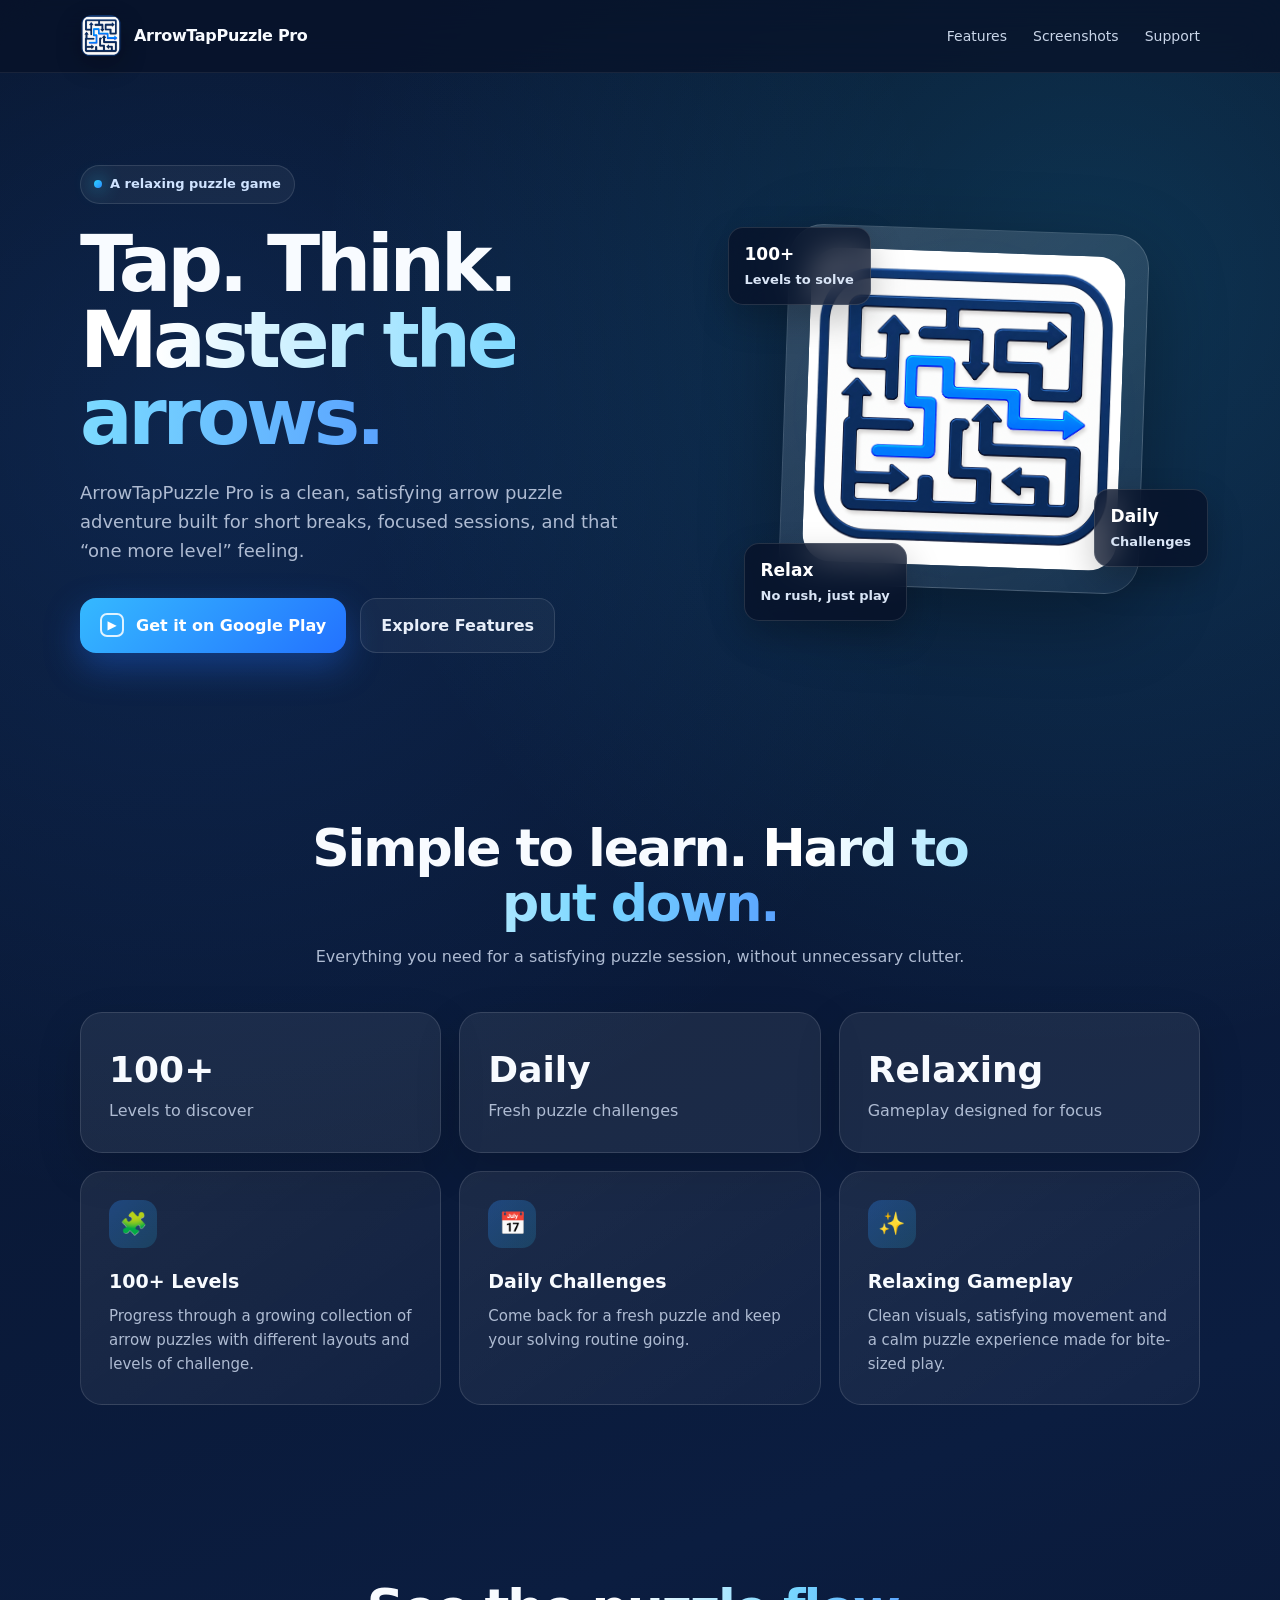
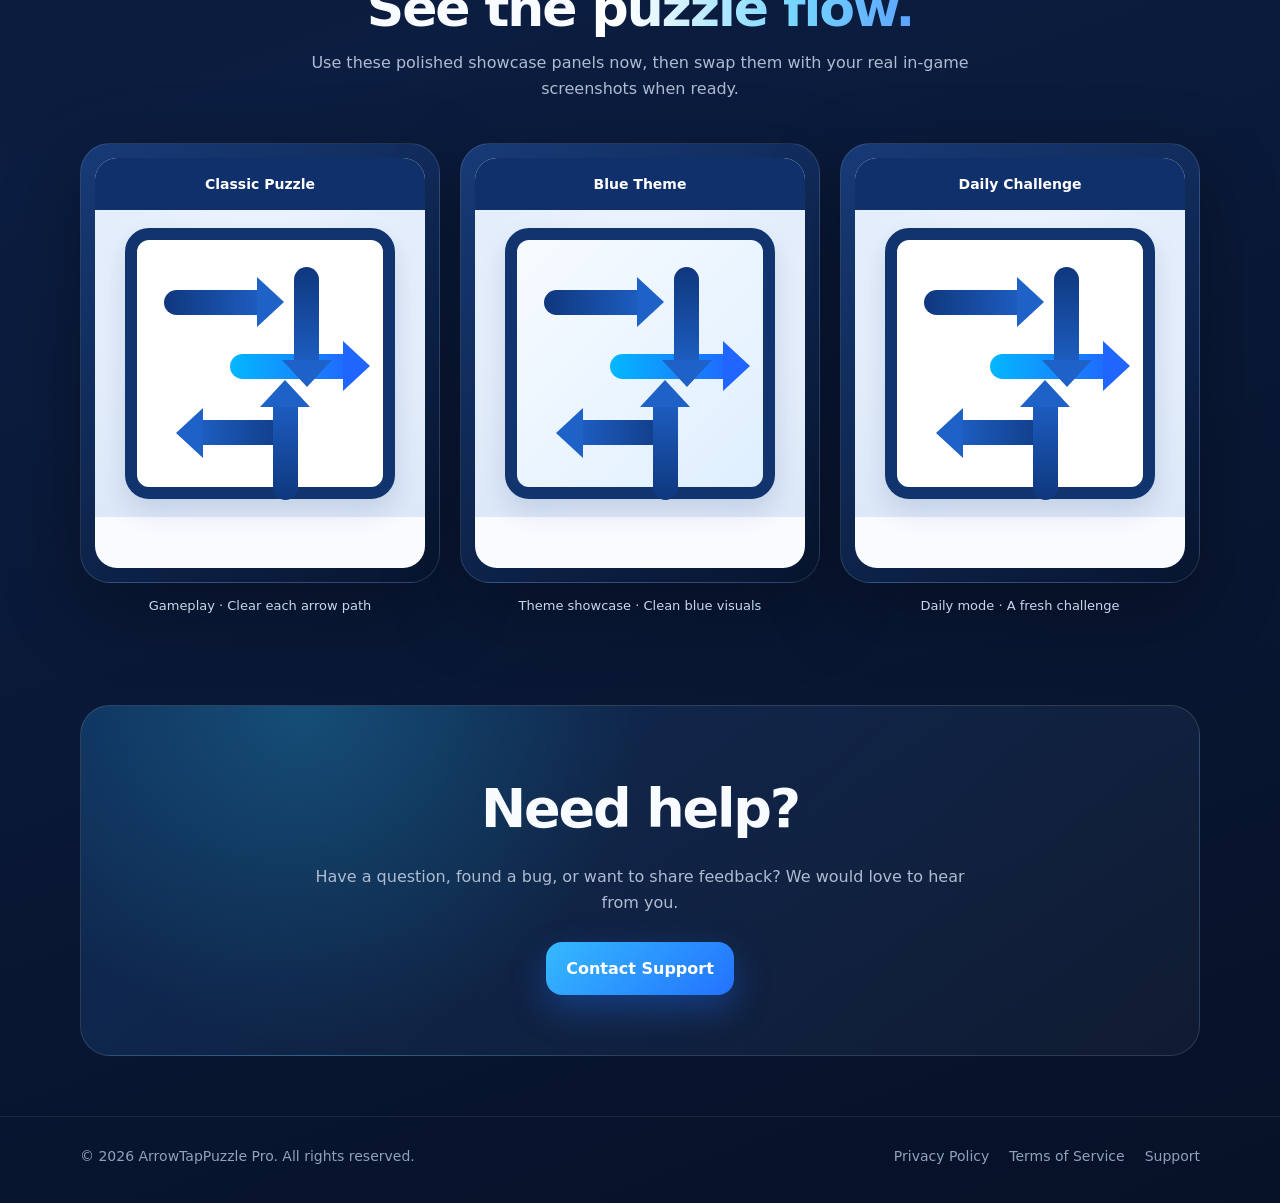
==== index.html @ c115f4ce "Add files via upload" ====
<!DOCTYPE html>
<html lang="en">
<head>
<meta charset="UTF-8">
<meta name="viewport" content="width=device-width, initial-scale=1.0">
<meta name="theme-color" content="#08142f">
<meta name="description" content="ArrowTapPuzzle Pro — a relaxing arrow puzzle game with 100+ levels, daily challenges and multiple themes.">
<title>ArrowTapPuzzle Pro — Relax, Think, Tap</title>

<style>
:root {
  --bg: #071127;
  --bg2: #0b1d40;
  --card: rgba(255,255,255,.07);
  --card-border: rgba(255,255,255,.12);
  --text: #f8fbff;
  --muted: #aebbd2;
  --blue: #2d8cff;
  --cyan: #29d3ff;
  --shadow: 0 24px 80px rgba(0,0,0,.32);
}

* { box-sizing: border-box; margin: 0; padding: 0; }
html { scroll-behavior: smooth; }
body {
  font-family: Inter, ui-sans-serif, system-ui, -apple-system, BlinkMacSystemFont, "Segoe UI", sans-serif;
  color: var(--text);
  background:
    radial-gradient(circle at 85% 10%, rgba(41,211,255,.16), transparent 28%),
    radial-gradient(circle at 15% 15%, rgba(45,140,255,.15), transparent 30%),
    linear-gradient(160deg, var(--bg), var(--bg2) 55%, #071127);
  line-height: 1.6;
  overflow-x: hidden;
}

a { color: inherit; text-decoration: none; }
.container { width: min(1120px, calc(100% - 36px)); margin: auto; }

header {
  position: sticky; top: 0; z-index: 20;
  backdrop-filter: blur(18px);
  background: rgba(7,17,39,.72);
  border-bottom: 1px solid rgba(255,255,255,.07);
}
.nav {
  height: 72px; display: flex; align-items: center; justify-content: space-between;
}
.brand { display:flex; align-items:center; gap:12px; font-weight:800; letter-spacing:-.02em; }
.brand img { width:42px; height:42px; border-radius:12px; box-shadow:0 8px 24px rgba(0,0,0,.25); }
.nav-links { display:flex; gap:26px; color:#c9d5e8; font-size:14px; }
.nav-links a:hover { color:#fff; }

.hero { padding: 92px 0 80px; }
.hero-grid {
  display:grid; grid-template-columns: 1.1fr .9fr; gap:70px; align-items:center;
}
.eyebrow {
  display:inline-flex; align-items:center; gap:8px;
  padding:8px 13px; border:1px solid rgba(255,255,255,.11);
  background:rgba(255,255,255,.05); border-radius:999px;
  color:#cfe3ff; font-size:13px; font-weight:700;
}
.eyebrow::before {
  content:""; width:8px; height:8px; border-radius:50%;
  background:linear-gradient(135deg,var(--cyan),var(--blue));
  box-shadow:0 0 18px var(--cyan);
}
h1 {
  margin-top:22px;
  font-size:clamp(45px,7vw,78px);
  line-height:.98; letter-spacing:-.055em;
  max-width:760px;
}
.gradient { background:linear-gradient(90deg,#fff 10%,#78d7ff 62%,#5aa3ff); -webkit-background-clip:text; background-clip:text; color:transparent; }
.hero-copy { margin-top:24px; max-width:650px; color:var(--muted); font-size:18px; }
.actions { display:flex; gap:14px; flex-wrap:wrap; margin-top:32px; }
.play-btn {
  display:inline-flex; align-items:center; gap:12px;
  padding:14px 20px; border-radius:16px;
  background:linear-gradient(135deg,#35b9ff,#2372ff);
  color:white; font-weight:800;
  box-shadow:0 14px 35px rgba(35,114,255,.34);
  transition:.25s ease;
}
.play-btn:hover { transform:translateY(-2px); box-shadow:0 18px 40px rgba(35,114,255,.42); }
.play-icon { width:24px; height:24px; display:grid; place-items:center; border:2px solid rgba(255,255,255,.85); border-radius:7px; font-size:12px; }
.secondary {
  display:inline-flex; align-items:center; padding:14px 20px;
  border:1px solid rgba(255,255,255,.12); border-radius:16px;
  background:rgba(255,255,255,.045); color:#e7eef9; font-weight:700;
}
.secondary:hover { background:rgba(255,255,255,.08); }

.hero-art {
  position:relative; min-height:440px; display:grid; place-items:center;
}
.glow {
  position:absolute; width:330px; height:330px; border-radius:50%;
  background:radial-gradient(circle, rgba(45,140,255,.42), transparent 68%);
  filter:blur(12px);
}
.icon-card {
  position:relative; width:min(360px,78vw); aspect-ratio:1;
  padding:22px; border-radius:34px;
  background:linear-gradient(145deg,rgba(255,255,255,.16),rgba(255,255,255,.05));
  border:1px solid rgba(255,255,255,.15);
  box-shadow:var(--shadow);
  transform:rotate(2deg);
}
.icon-card img {
  width:100%; height:100%; object-fit:contain; border-radius:28px;
  display:block; background:white;
}
.float-card {
  position:absolute; padding:13px 16px; border-radius:15px;
  background:rgba(7,17,39,.75); border:1px solid var(--card-border);
  backdrop-filter:blur(14px); box-shadow:0 14px 35px rgba(0,0,0,.22);
  font-size:13px; color:#d9e5f6; font-weight:750;
}
.float-card strong { display:block; color:#fff; font-size:17px; margin-bottom:2px; }
.f1 { left:0; top:38px; } .f2 { right:-8px; bottom:62px; } .f3 { left:16px; bottom:8px; }

.section { padding:88px 0; }
.section-head { text-align:center; max-width:720px; margin:0 auto 42px; }
.section-head h2 { font-size:clamp(34px,5vw,52px); line-height:1.05; letter-spacing:-.04em; }
.section-head p { margin-top:14px; color:var(--muted); }

.stats {
  display:grid; grid-template-columns:repeat(3,1fr); gap:18px;
}
.stat {
  padding:28px; border-radius:22px; background:var(--card);
  border:1px solid var(--card-border); box-shadow:0 16px 45px rgba(0,0,0,.15);
}
.stat b { font-size:36px; display:block; }
.stat span { color:var(--muted); }

.features { display:grid; grid-template-columns:repeat(3,1fr); gap:18px; }
.feature {
  padding:28px; border-radius:22px; background:linear-gradient(145deg,rgba(255,255,255,.075),rgba(255,255,255,.035));
  border:1px solid var(--card-border);
  transition:.25s ease;
}
.feature:hover { transform:translateY(-5px); border-color:rgba(80,185,255,.34); }
.feature-icon {
  width:48px; height:48px; display:grid; place-items:center; border-radius:14px;
  background:linear-gradient(135deg,rgba(45,140,255,.3),rgba(41,211,255,.15));
  font-size:22px; margin-bottom:18px;
}
.feature h3 { font-size:19px; margin-bottom:8px; }
.feature p { color:var(--muted); font-size:15px; }

.screens {
  display:grid; grid-template-columns:repeat(3,1fr); gap:20px;
}
.screen {
  min-height:440px; padding:14px; border-radius:30px;
  background:linear-gradient(145deg,#173a77,#07152f);
  border:1px solid rgba(255,255,255,.12);
  box-shadow:var(--shadow);
}
.screen-inner {
  height:100%; min-height:410px; border-radius:22px; overflow:hidden;
  background:#f9fbff; position:relative;
}
.screen-top {
  height:52px; background:#10306b; display:flex; align-items:center; justify-content:center;
  color:white; font-weight:800; font-size:14px;
}
.board {
  padding:18px; height:calc(100% - 52px); display:grid; place-items:center;
  background:radial-gradient(circle at 50% 20%,#edf5ff,#dce8f8);
}
.mini-board {
  width:92%; aspect-ratio:1; border:12px solid #11346f; border-radius:24px;
  position:relative; background:#fff; box-shadow:0 12px 26px rgba(18,52,111,.14);
}
.arrow {
  position:absolute; width:105px; height:25px; border-radius:14px;
  background:linear-gradient(90deg,#0f377d,#1e61c7);
}
.arrow::after {
  content:""; position:absolute; right:-15px; top:-13px;
  border-left:27px solid #1e61c7; border-top:25px solid transparent; border-bottom:25px solid transparent;
}
.a1{left:11%;top:20%} .a2{left:38%;top:46%;width:125px;background:linear-gradient(90deg,#04b7ff,#2165ff)}
.a2::after{border-left-color:#2165ff} .a3{left:22%;bottom:17%;transform:rotate(180deg)} .a4{right:10%;top:27%;transform:rotate(90deg)} .a5{left:39%;bottom:11%;transform:rotate(-90deg)}
.screen-caption { margin-top:13px; color:#c9d6e9; font-size:13px; text-align:center; }

.cta {
  padding:60px 0; margin-bottom:60px; border-radius:30px;
  background:
    radial-gradient(circle at 20% 0%,rgba(41,211,255,.22),transparent 35%),
    linear-gradient(135deg,rgba(45,140,255,.16),rgba(255,255,255,.04));
  border:1px solid var(--card-border); text-align:center;
}
.cta h2 { font-size:clamp(34px,5vw,54px); letter-spacing:-.04em; }
.cta p { color:var(--muted); max-width:650px; margin:12px auto 26px; }

footer {
  border-top:1px solid rgba(255,255,255,.08);
  padding:28px 0 35px; color:#8fa1bc; font-size:14px;
}
.footer-row { display:flex; justify-content:space-between; gap:20px; align-items:center; }
.footer-links { display:flex; gap:20px; flex-wrap:wrap; }
.footer-links a:hover { color:#fff; }

@media (max-width: 880px){
  .hero-grid { grid-template-columns:1fr; gap:30px; }
  .hero-art { min-height:370px; }
  .f1 { left:8px; } .f2 { right:0; }
  .features,.screens { grid-template-columns:1fr; }
  .stats { grid-template-columns:1fr; }
  .nav-links { display:none; }
}
</style>
</head>

<body>
<header>
  <div class="container nav">
    <a class="brand" href="#">
      <img src="[data-uri]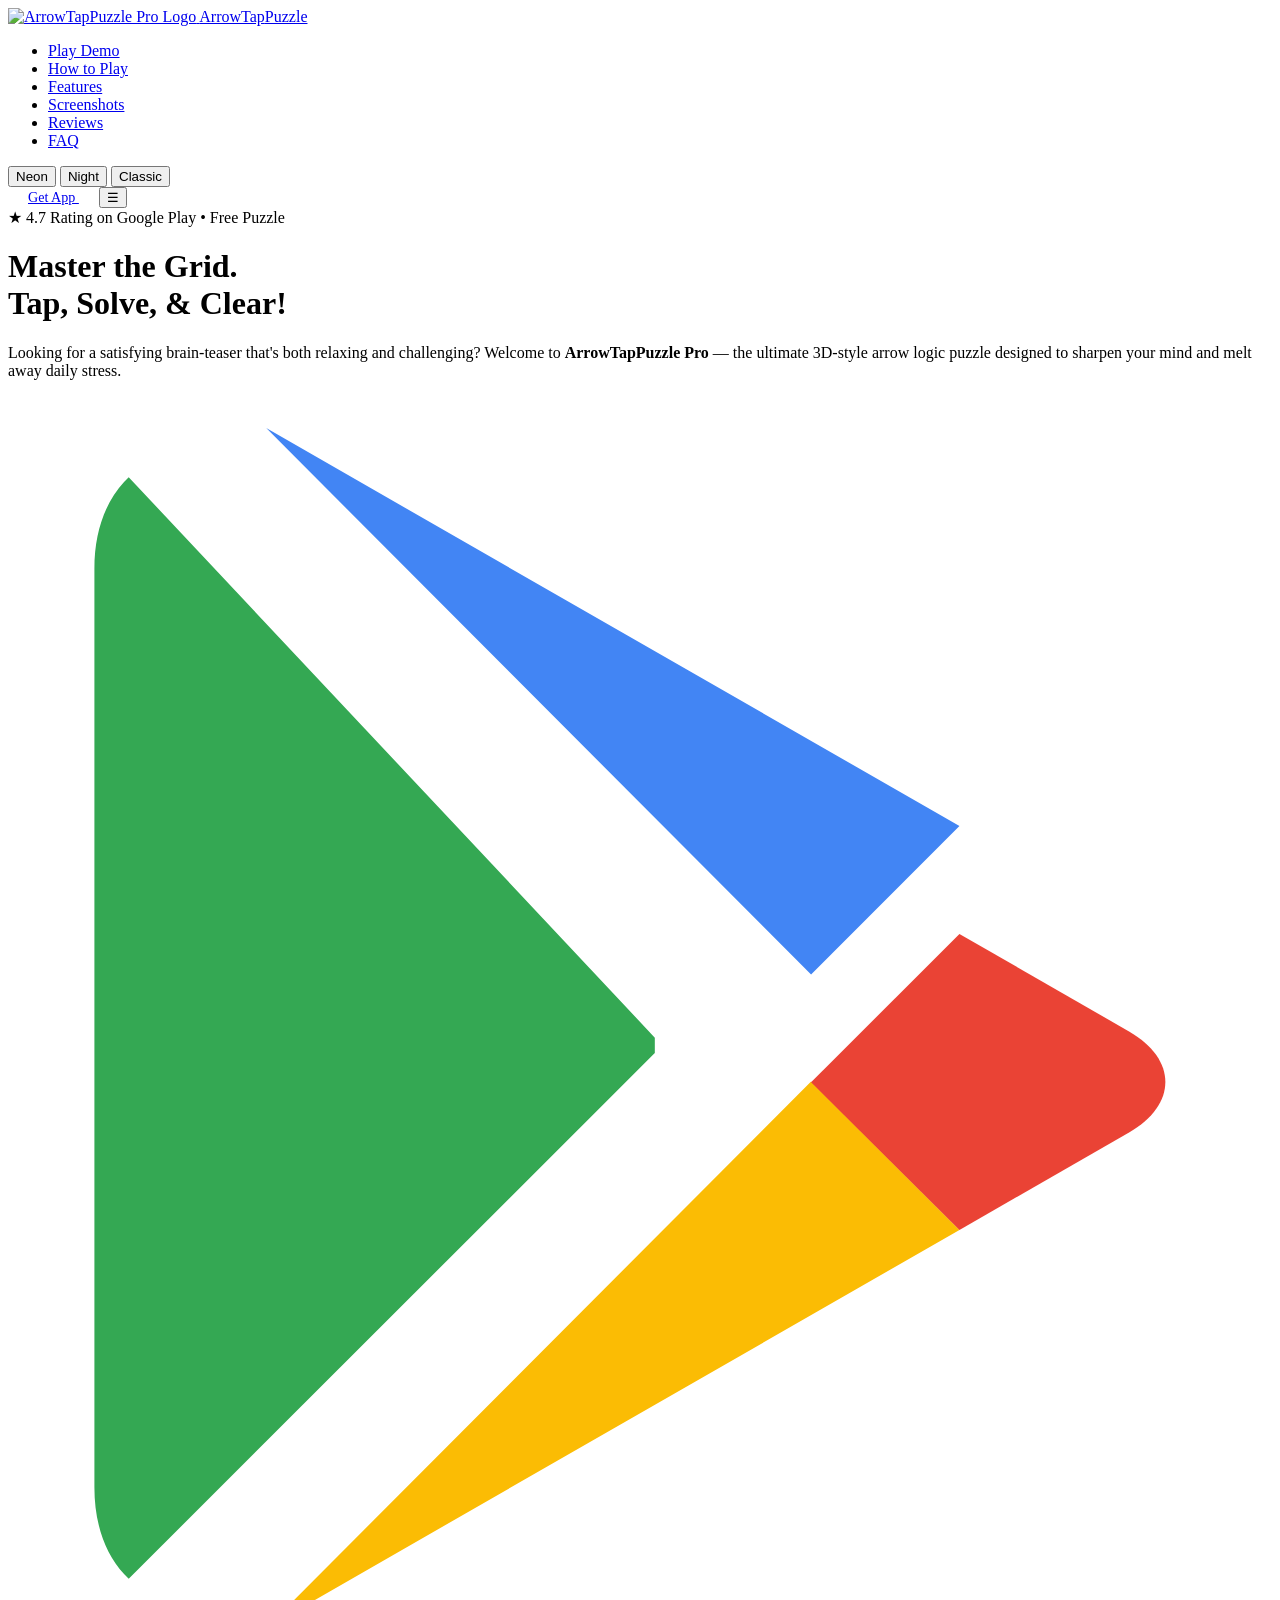
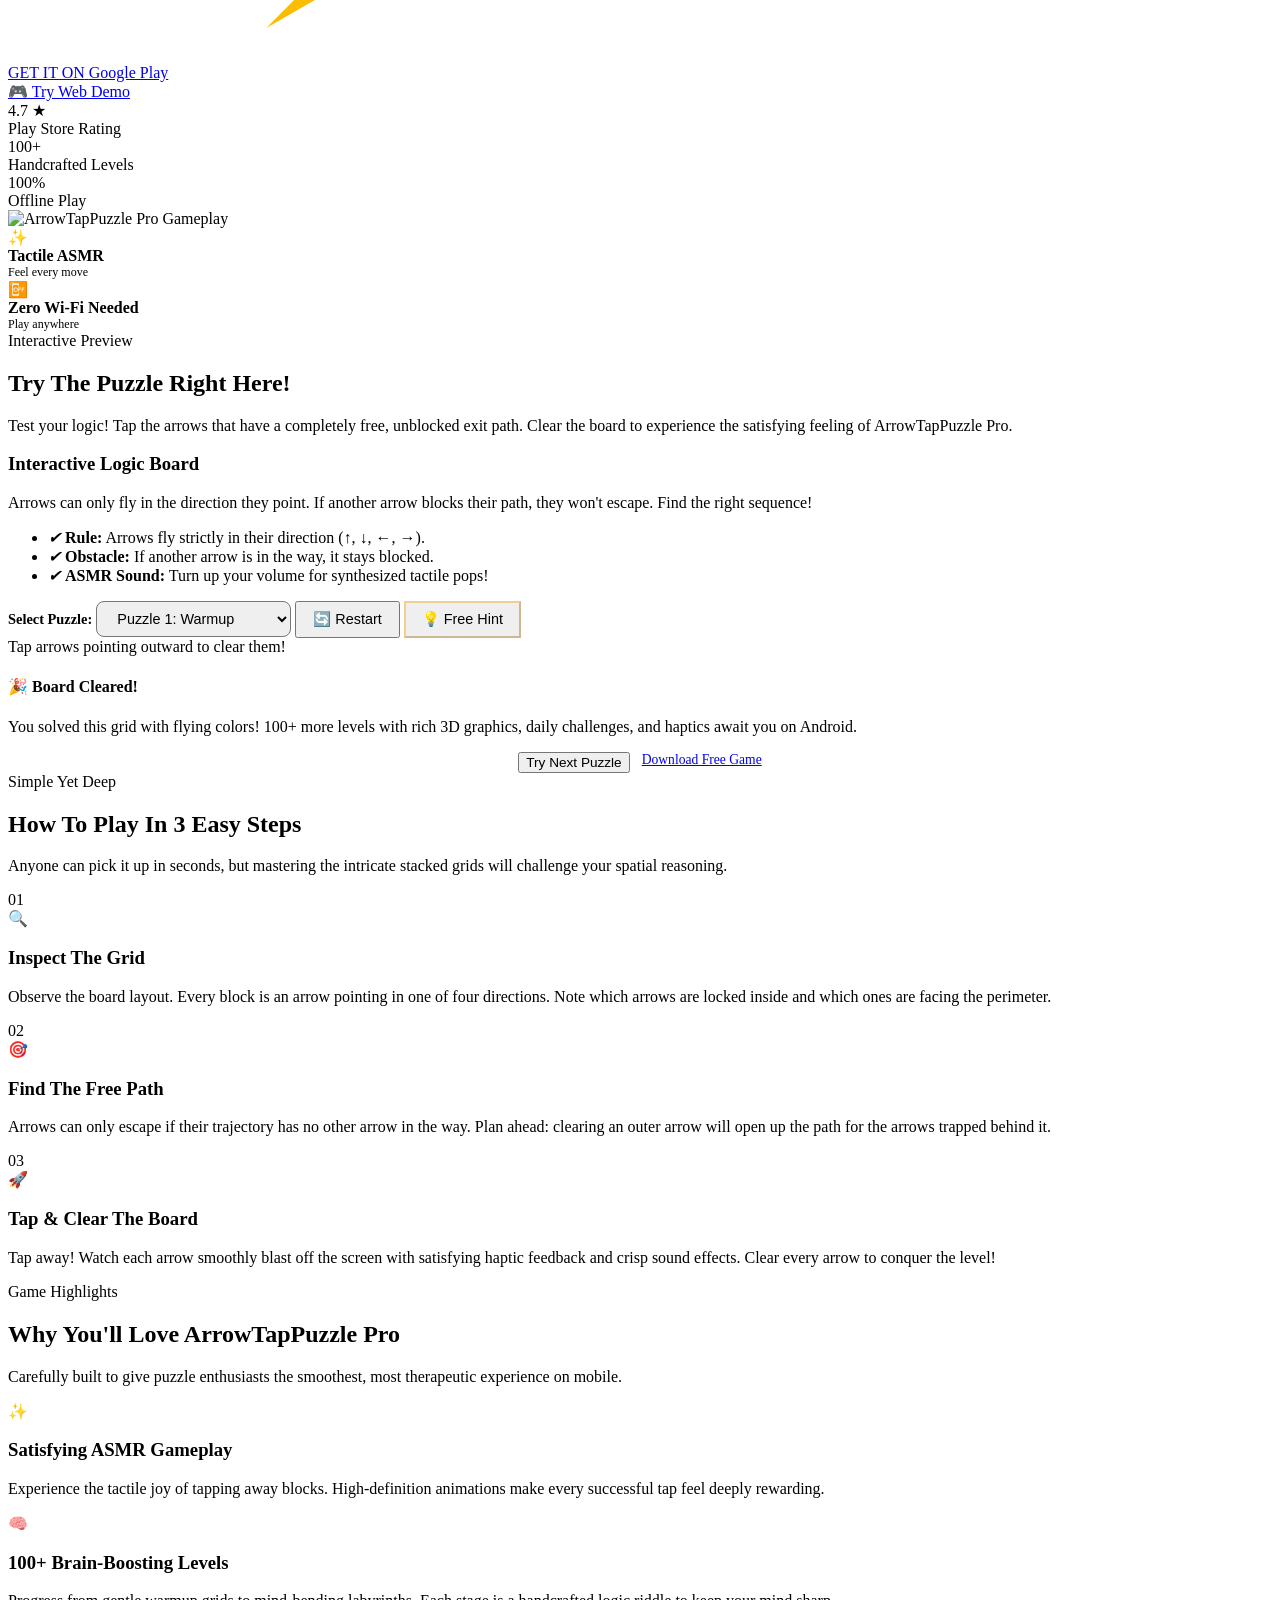
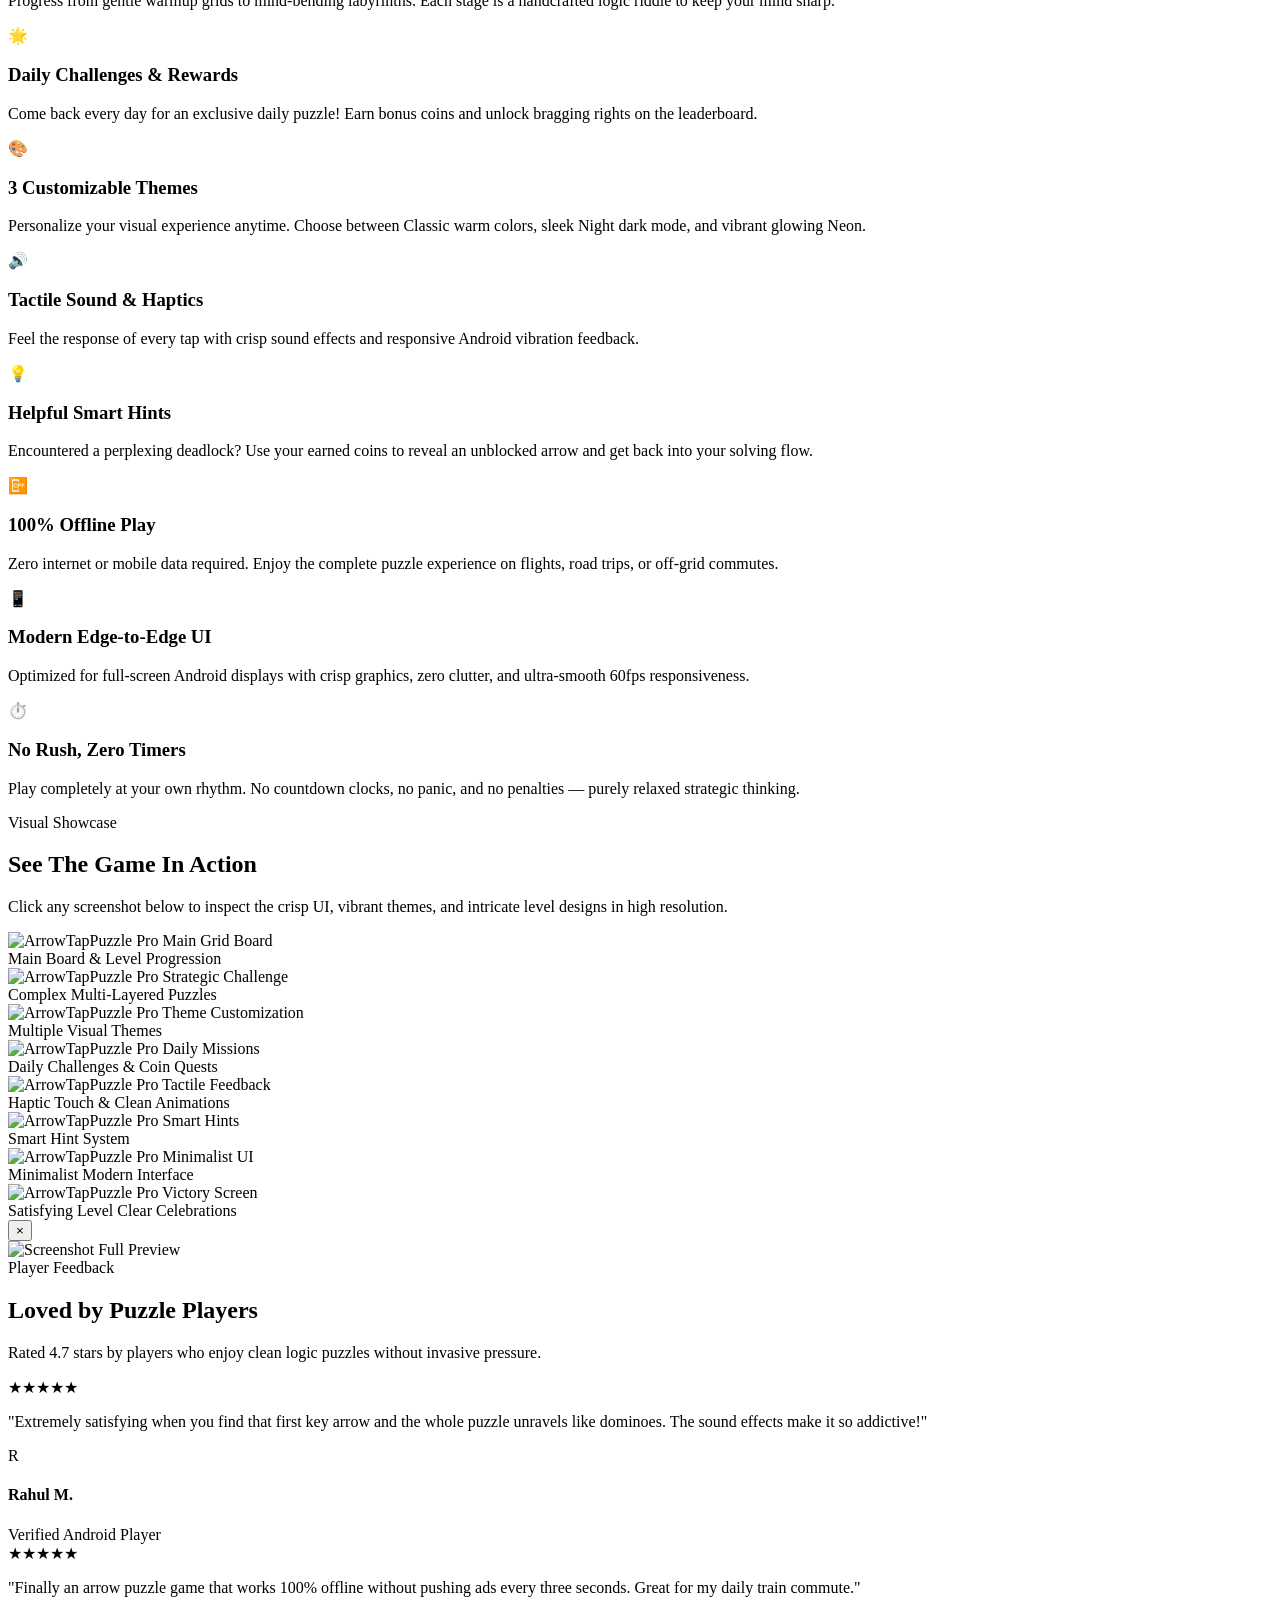
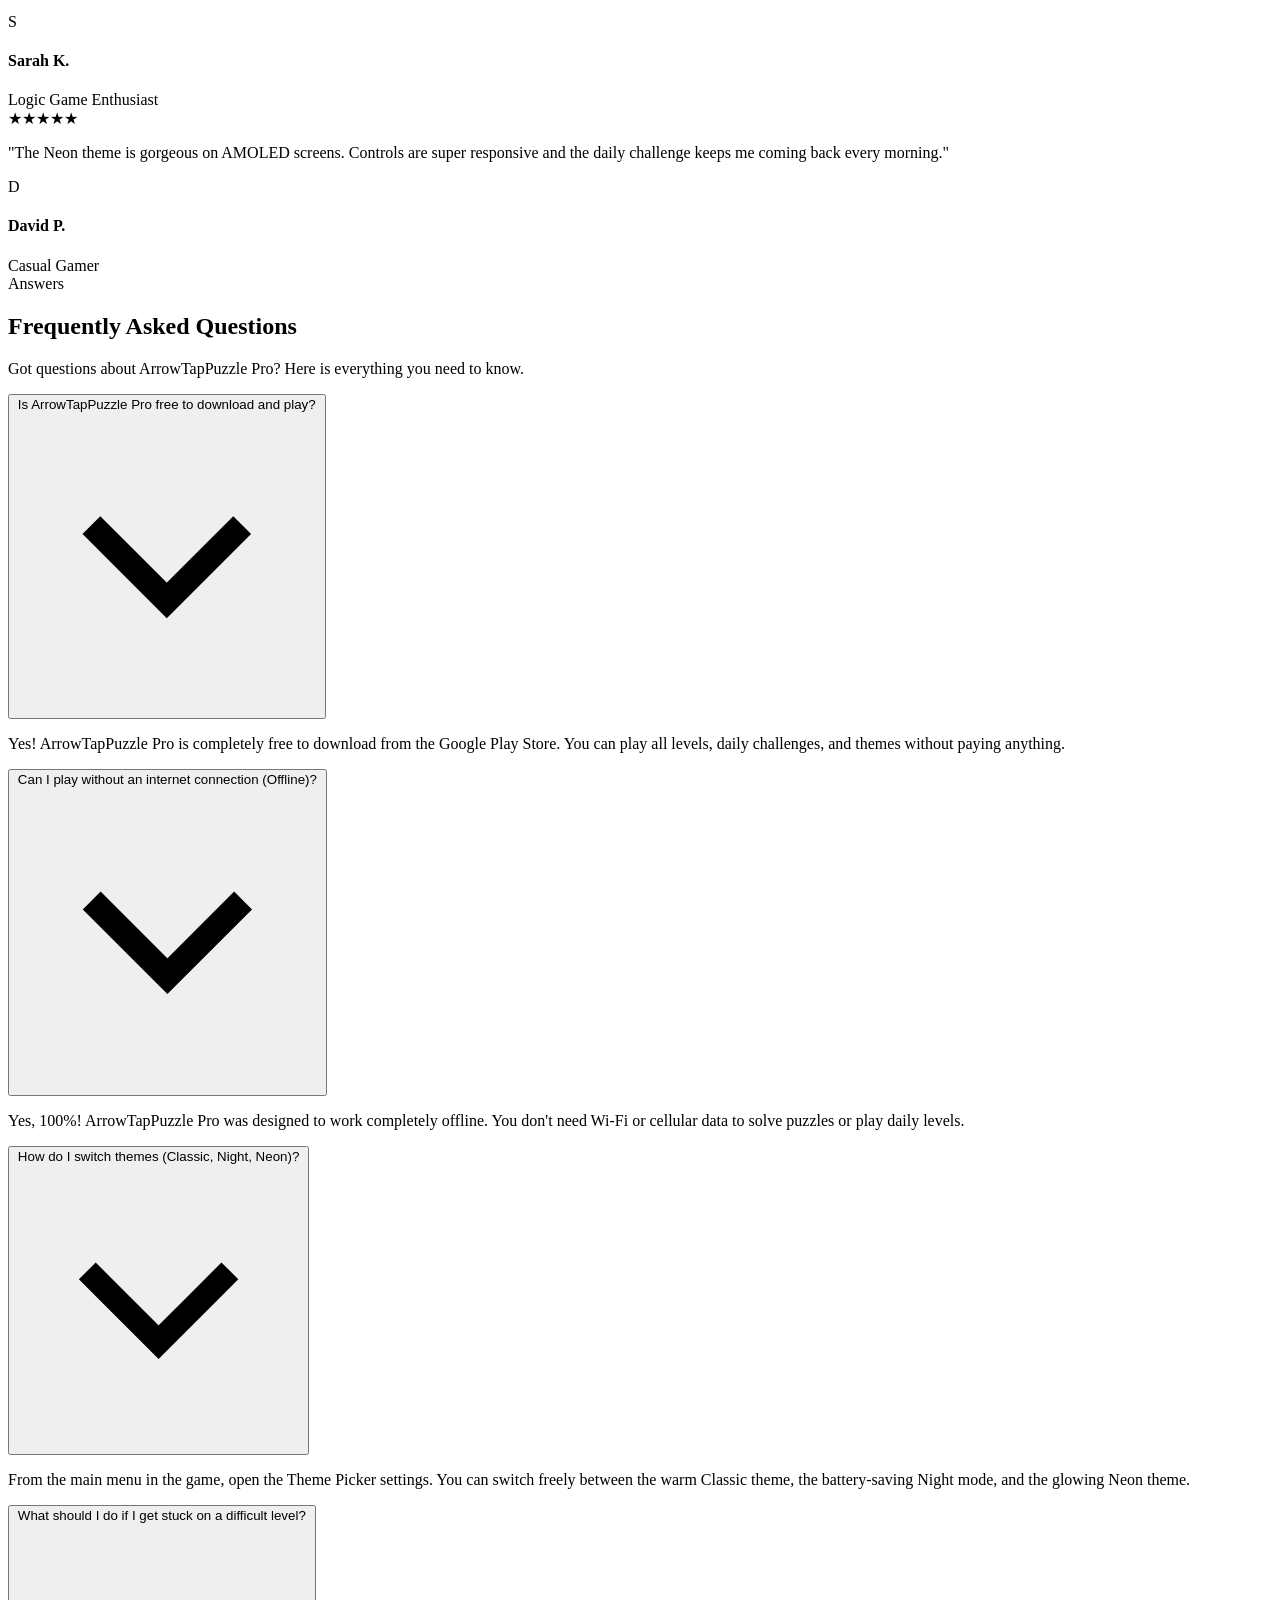
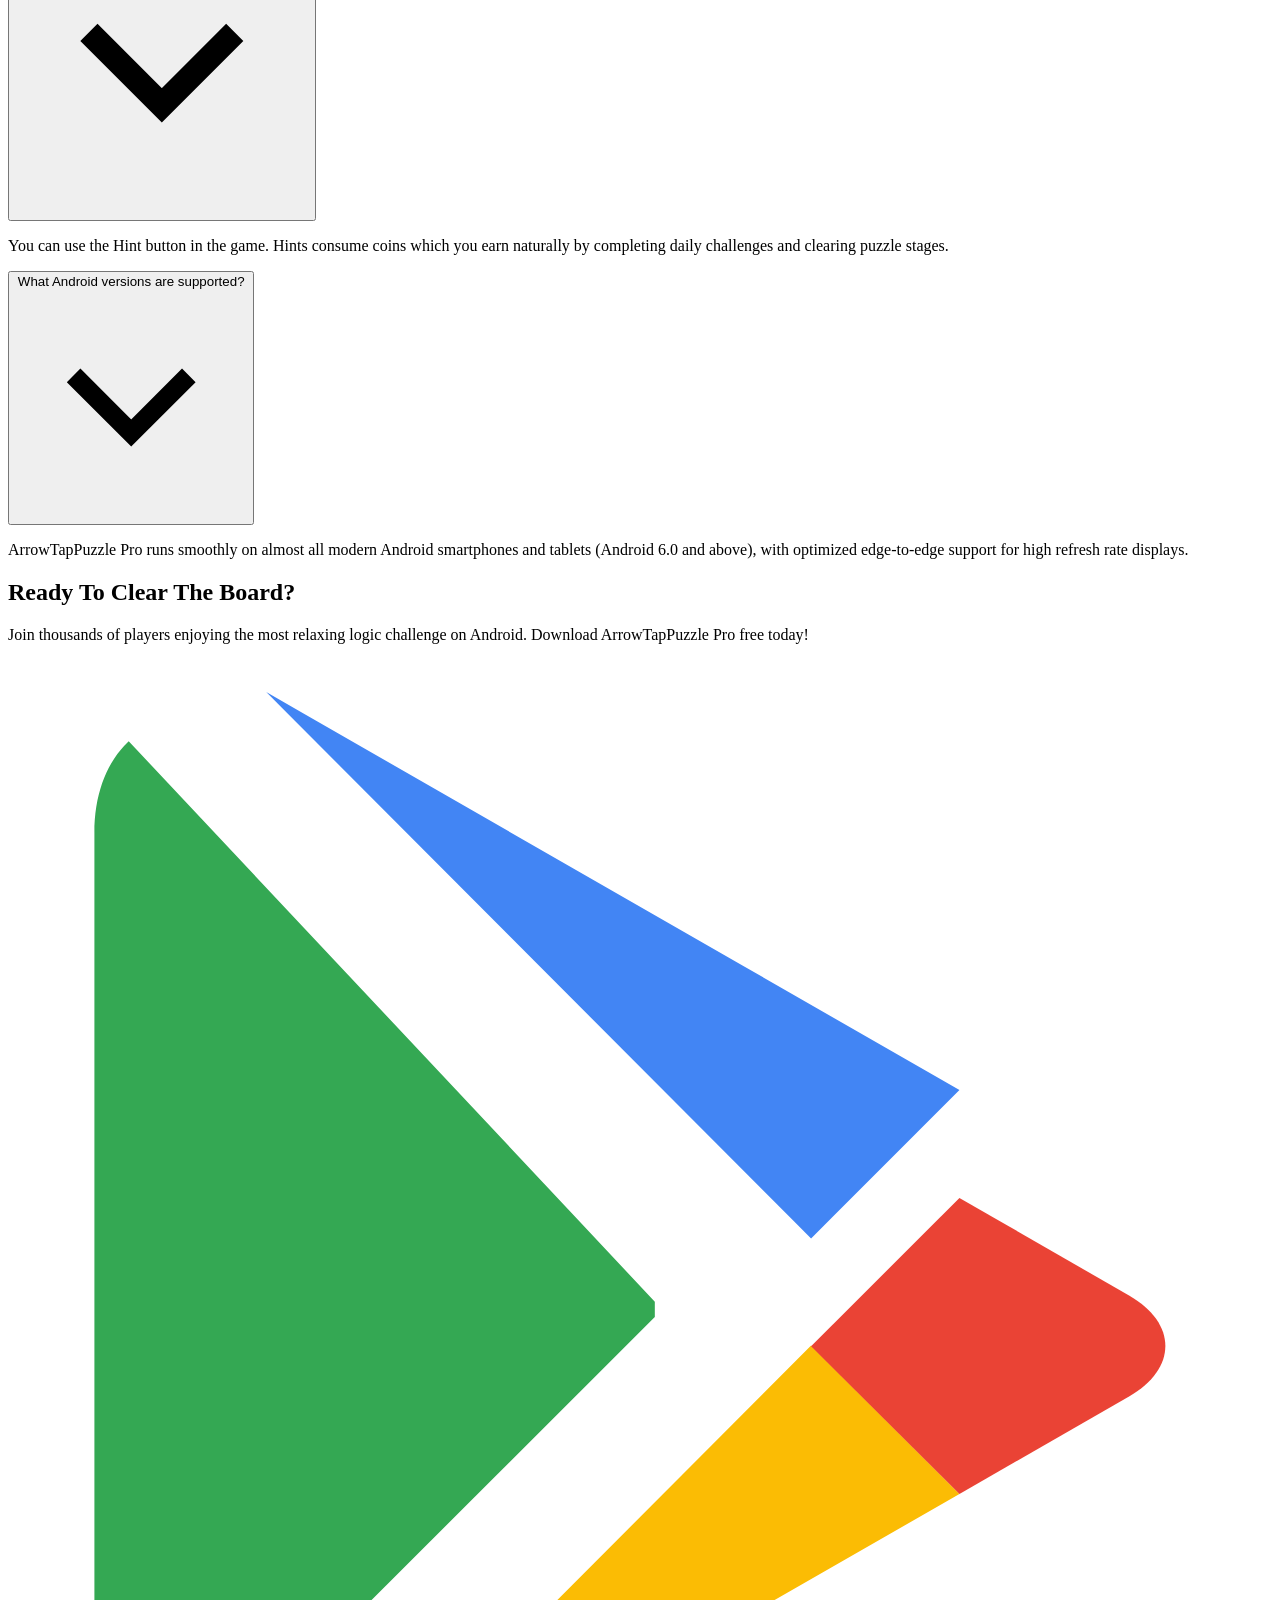
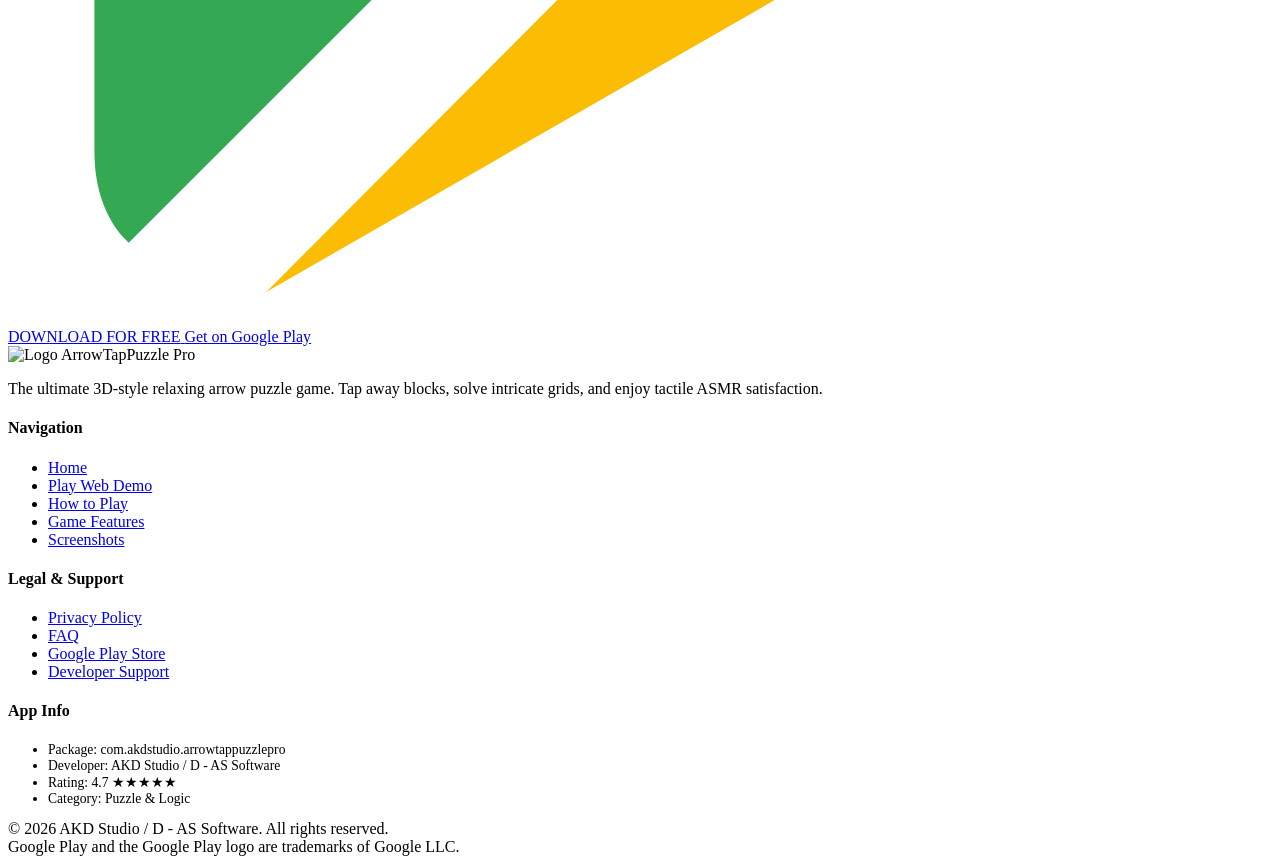
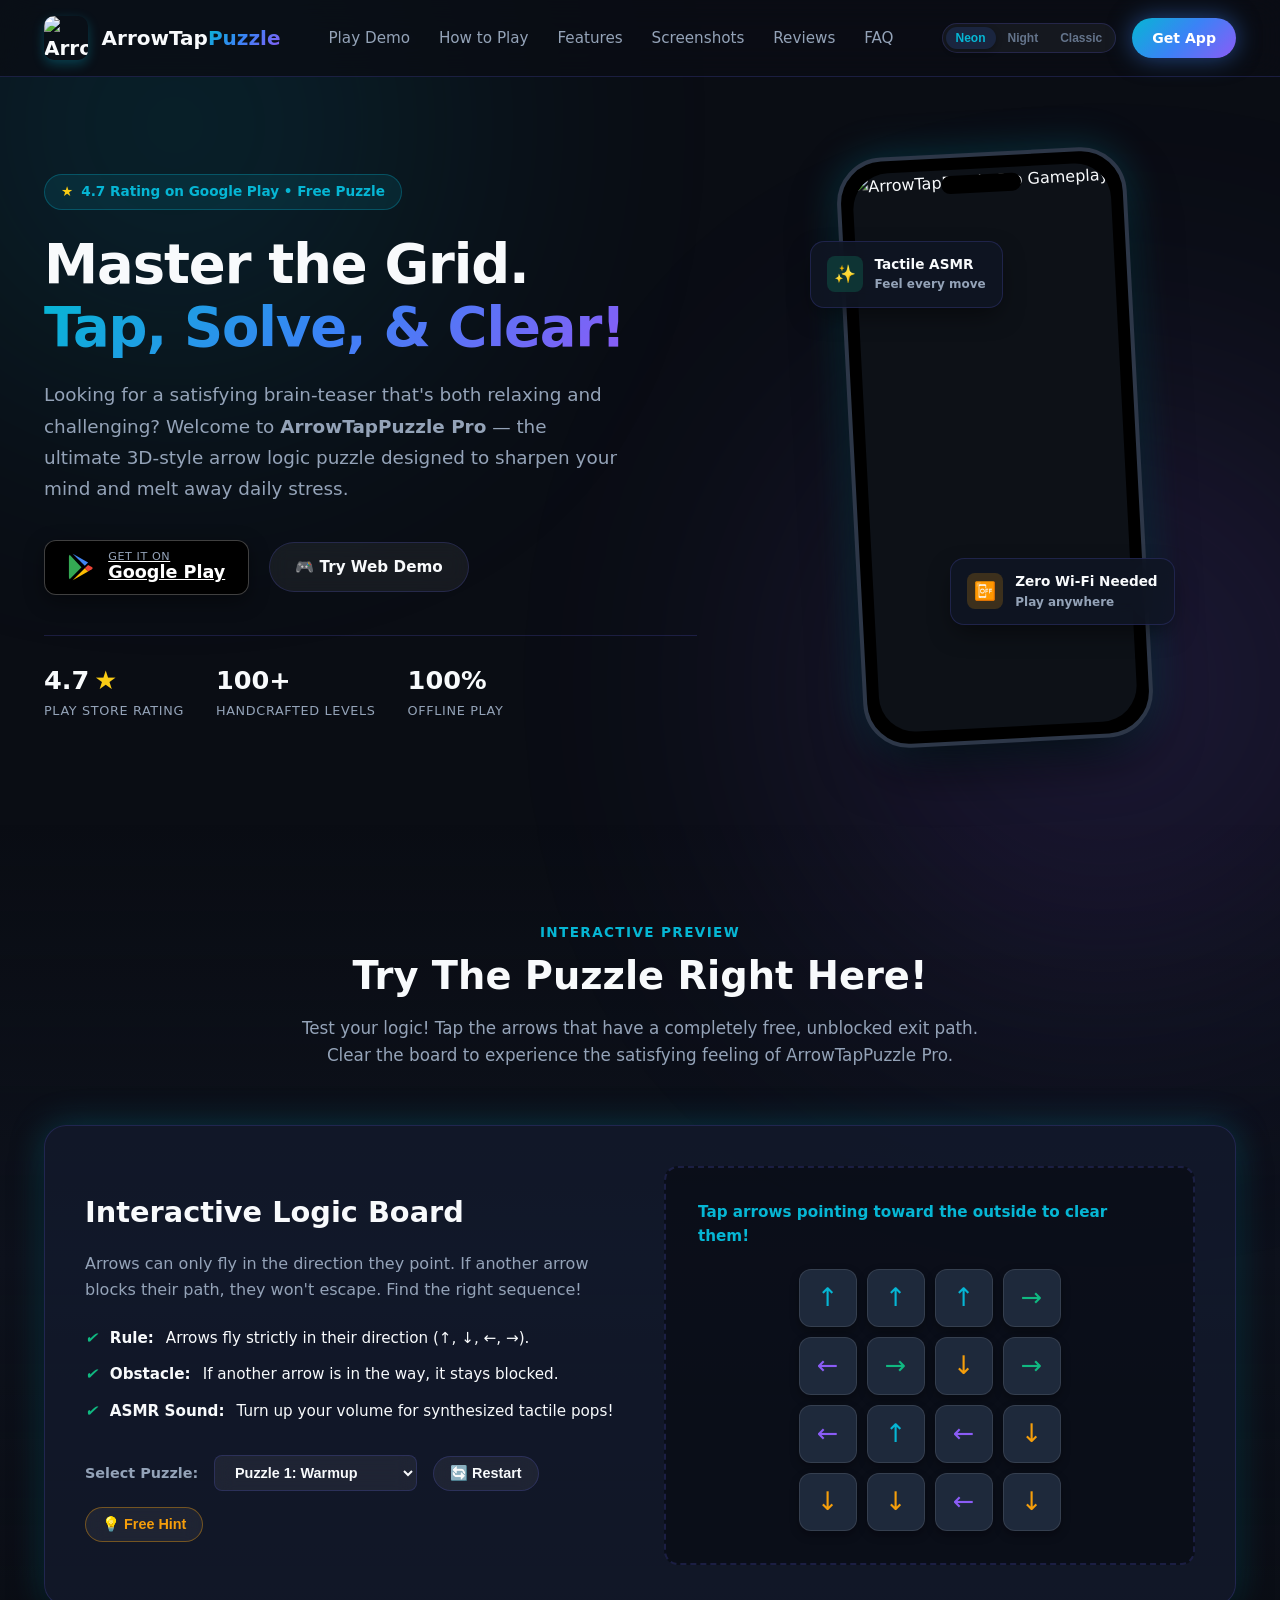
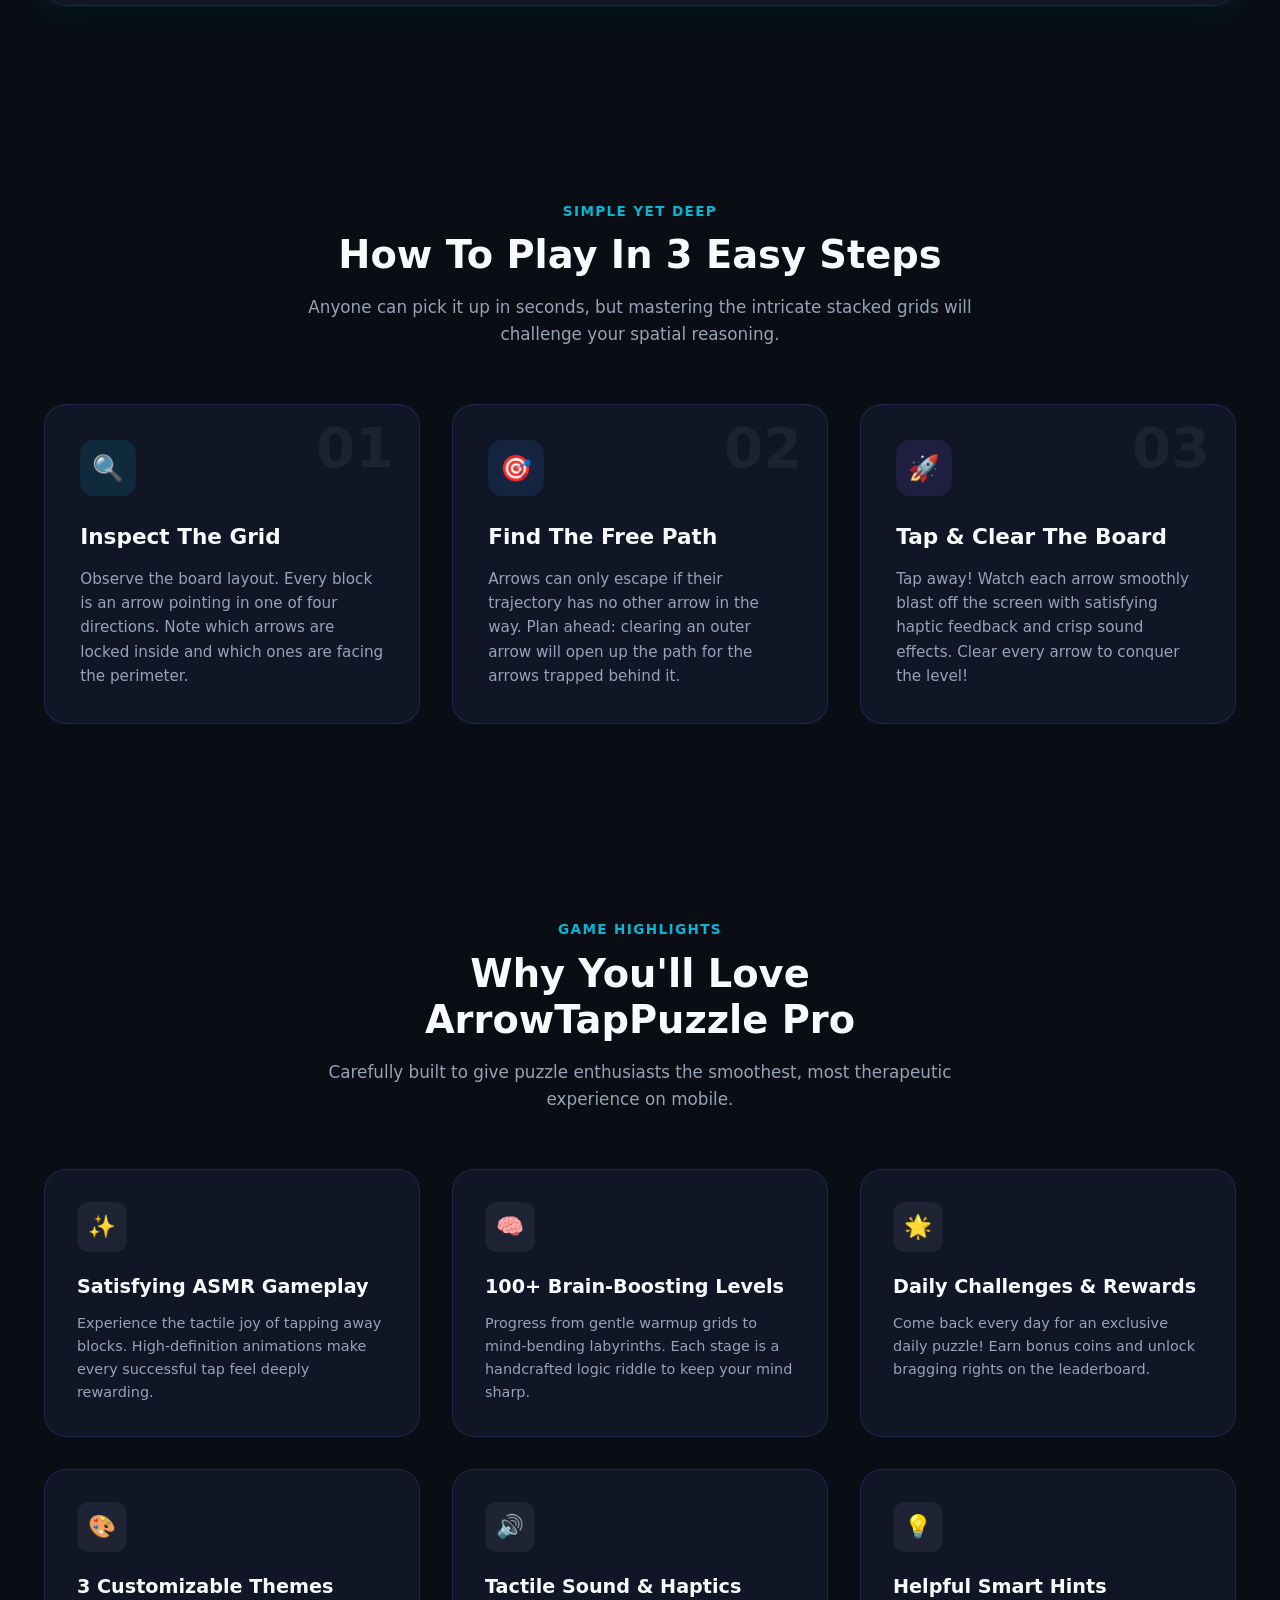
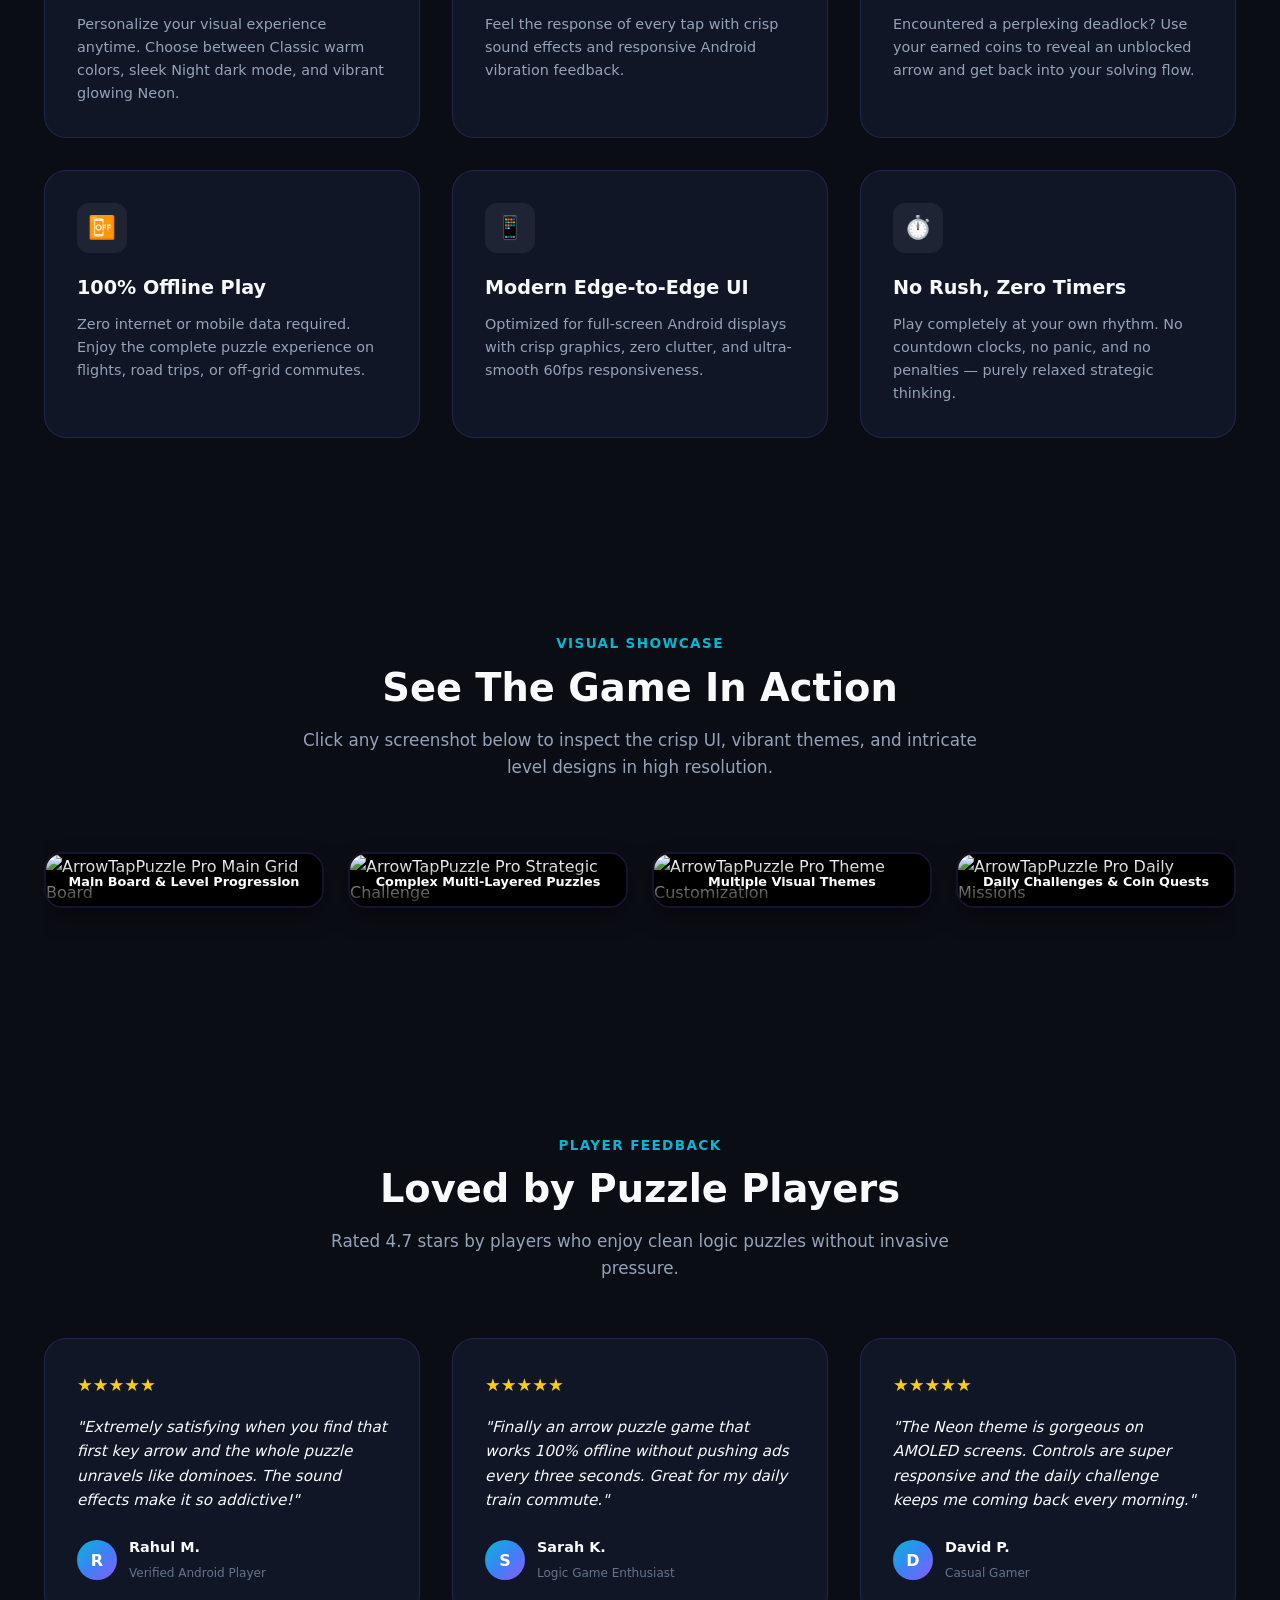
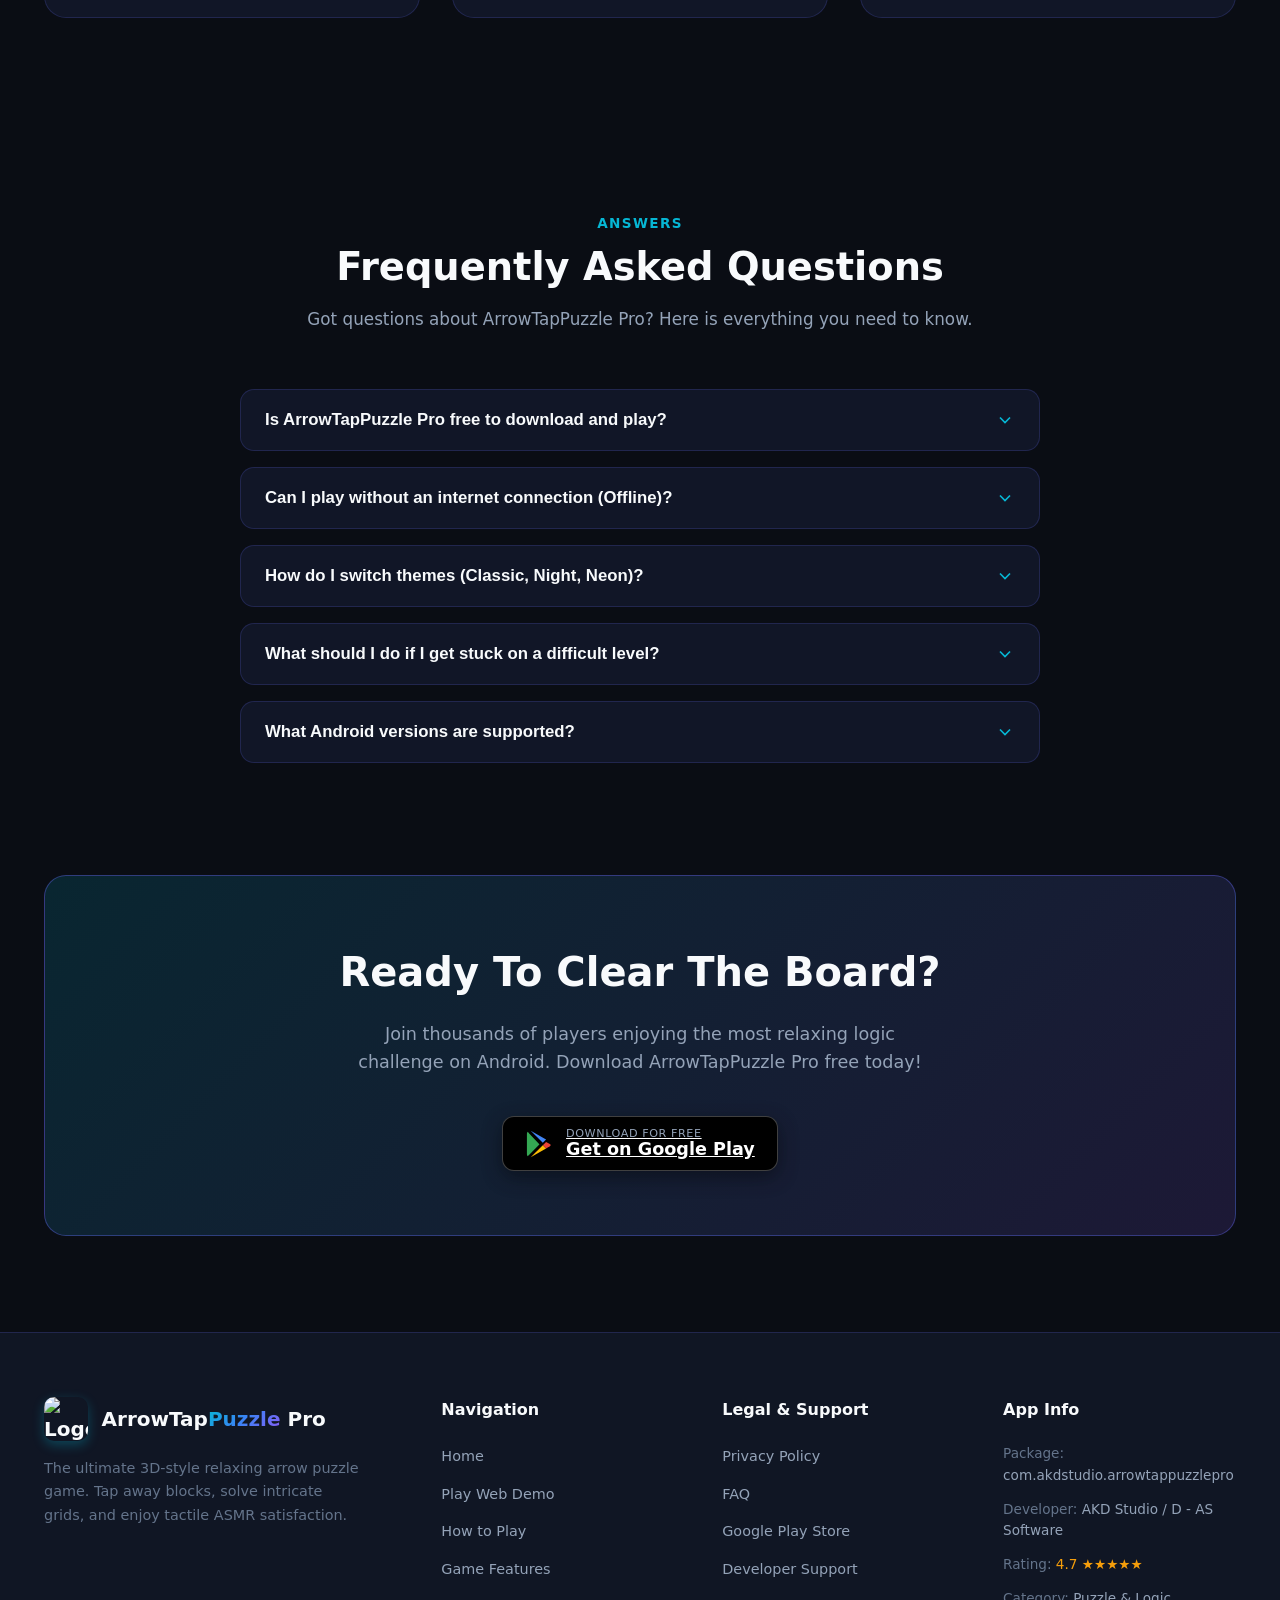
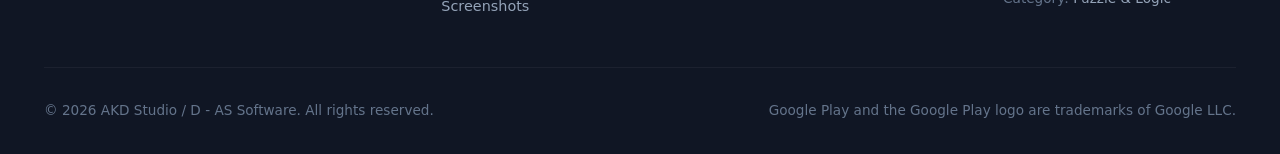
